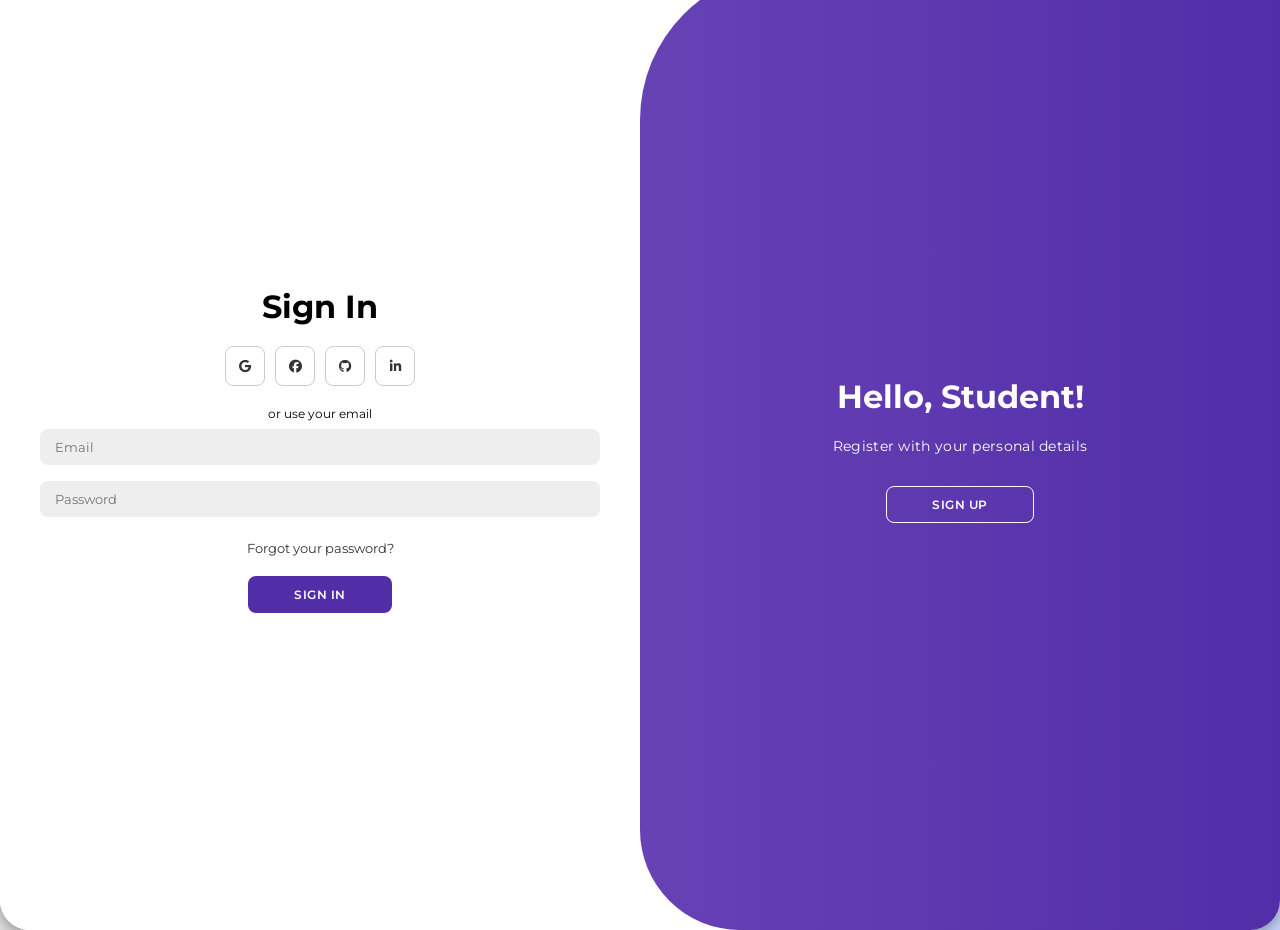
==== register-login-page/index.html @ 85f19add "Completed sign up/sign in page frontend in html/css/js" ====
<!DOCTYPE html>
<html lang="en">

<head>
    <meta charset="UTF-8">
    <meta name="viewport" content="width=device-width, initial-scale=1.0">
    <title>Login/Signup Form</title>
    <link rel="stylesheet" href="https://cdnjs.cloudflare.com/ajax/libs/font-awesome/6.4.2/css/all.min.css">
    <link rel="stylesheet" href="style.css">
</head>

<body>

    <div class="container" id="container">
        <div class="form-container sign-up">
            <form>
                <h1>Create Account</h1>
                    <div class="social-icons">
                        <a href="#" class="icon"><i class="fa-brands fa-google"></i></a>
                        <a href="#" class="icon"><i class="fa-brands fa-facebook"></i></a>
                        <a href="#" class="icon"><i class="fa-brands fa-github"></i></a>
                        <a href="#" class="icon"><i class="fa-brands fa-linkedin-in"></i></a>
                    </div>
                    <span>or use your email for registration</span>
                    <input type="text" placeholder="Name">
                    <input type="email" placeholder="Email">
                    <input type="password" placeholder="Password">
                    <button>Sign Up</button>
            </form>
        </div>
        <div class="form-container sign-in">
            <form>
                <h1>Sign In</h1>
                    <div class="social-icons">
                        <a href="#" class="icon"><i class="fa-brands fa-google"></i></a>
                        <a href="#" class="icon"><i class="fa-brands fa-facebook"></i></a>
                        <a href="#" class="icon"><i class="fa-brands fa-github"></i></a>
                        <a href="#" class="icon"><i class="fa-brands fa-linkedin-in"></i></a>
                    </div>
                    <span>or use your email</span>
                    <input type="email" placeholder="Email">
                    <input type="password" placeholder="Password">
                    <a href="#">Forgot your password?</a>
                    <button>Sign In</button>
            </form>
        </div>
        <div class="toggle-container">
            <div class="toggle">
                <div class="toggle-panel toggle-left">
                    <h1>Welcome Back!</h1>
                    <p>Enter your personal details</p>
                    <button class="hidden" id="login">Sign In</button>
                </div>
                <div class="toggle-panel toggle-right">
                    <h1>Hello, Student!</h1>
                    <p>Register with your personal details</p>
                    <button class="hidden" id="register">Sign Up</button>
                </div>
            </div>
        </div>
    </div>

    <script src="script.js"></script>
</body>

</html>
---- register-login-page/style.css ----
@import url('https://fonts.googleapis.com/css2?family=Montserrat:wght@300;400;500;600;700&display=swap');

*{
    margin: 0;
    padding: 0;
    box-sizing: border-box;
    font-family: 'Montserrat',sans-serif;
}

body{
    background-color: #c9d6ff;
    background: linear-gradient(to right, #e2e2e2, #c9d6ff);
    display: flex;
    align-items: center;
    justify-content: center;
    flex-direction: column;
    height: 100vh;
}

.container{
    background-color: #ffffff;
    border-radius: 30px;
    box-shadow: 0 5px 15px rgba(0,0,0,0.35);
    position: relative;
    overflow: hidden;
    width: 1440px;
    max-width: 100%;
    min-height: 960px;
}

.container p{
    font-size: 14px;
    line-height: 20px;
    letter-spacing: 0.3px;
    margin: 20px 0;
}

.container span{
    font-size: 12px;
}

.container a{
    color: #333333;
    font-size: 13px;
    text-decoration: none;
    margin: 15px 0 10px;
}

.container button{
    background-color: #512da8;
    color: #ffffff;
    font-size: 12px;
    padding: 10px 45px;
    border: 1px solid transparent;
    border-radius: 8px;
    font-weight: 600;
    letter-spacing: 0.5px;
    text-transform: uppercase;
    margin-top: 10px;
    cursor: pointer;
}

.container button.hidden{
    background-color: transparent;
    border-color: #ffffff;
}

.container form{
    background-color: #ffffff;
    display: flex;
    align-items: center;
    justify-content: center;
    flex-direction: column;
    padding: 0 40px;
    height: 100%;
}

.container input{
    background-color: #eeeeee;
    border: none;
    margin: 8px 0;
    padding: 10px 15px;
    font-size: 13px;
    border-radius: 8px;
    width: 100%;
    outline:none;
}

.form-container{
    position: absolute;
    top: 0;
    height: 100%;
    transition: all 0,6s ease-in-out;
}

.sign-in{
    left: 0;
    width:50%;
    z-index: 2;
}

.container.active .sign-in{
    transform: translateX(100%);
}

.sign-up{
    left: 0;
    width: 50%;
    opacity: 0;
    z-index: 1;
}

.container.active .sign-up{
    transform: translateX(100%);
    opacity: 1;
    z-index: 5;
    animation: move 0.6s;
}

@keyframes move{
    0%, 49.99%{
        opacity: 0;
        z-index: 5;
    }
    50%, 100%{
        opacity: 1;
        z-index: 5;
    }
}

.social-icons{
    margin: 20px 0;
}

.social-icons a{
    border: 1px solid #cccccc;
    border-radius: 20%;
    display: inline-flex;
    justify-content: center;
    align-items: center;
    margin: 0 3px;
    width: 40px;
    height: 40px;
}

.toggle-container{
    position: absolute;
    top: 0;
    left: 50%;
    width: 50%;
    height: 100%;
    overflow: hidden;
    transition: all 0.6s ease-in-out;
    border-radius: 150px 0 0 100px;
    z-index: 1000;
}

.container.active .toggle-container{
    transform: translateX(-100%);
    border-radius: 0 150px 100px 0;
}

.toggle{
    background-color: #512da8;
    height: 100%;
    background: linear-gradient(to right, #7E57C2, #512da8);
    color: #ffffff;
    position: relative;
    left: -100%;
    height: 100%;
    width: 200%;
    transform: translateX(0);
    transition: all 0.6s ease-in-out;
}

.container.active .toggle{
    transform: translateX(50%);
}

.toggle-panel{
    position: absolute;
    width: 50%;
    height: 100%;
    display: flex;
    align-items: center;
    justify-content: center;
    flex-direction: column;
    padding: 0 30px;
    text-align: center;
    top: 0;
    transform: translateX(0);
    transition: all 0.6s ease-in-out;
}

.toggle-left{
    transform: translateX(-200%);
}

.toggle-right{
    right: 0;
    transform: translateX(0);
}

.container.active .toggle-left{
    transform: translateX(0);
}

.container.active .toggle-right{
    transform: translateX(200%)
}
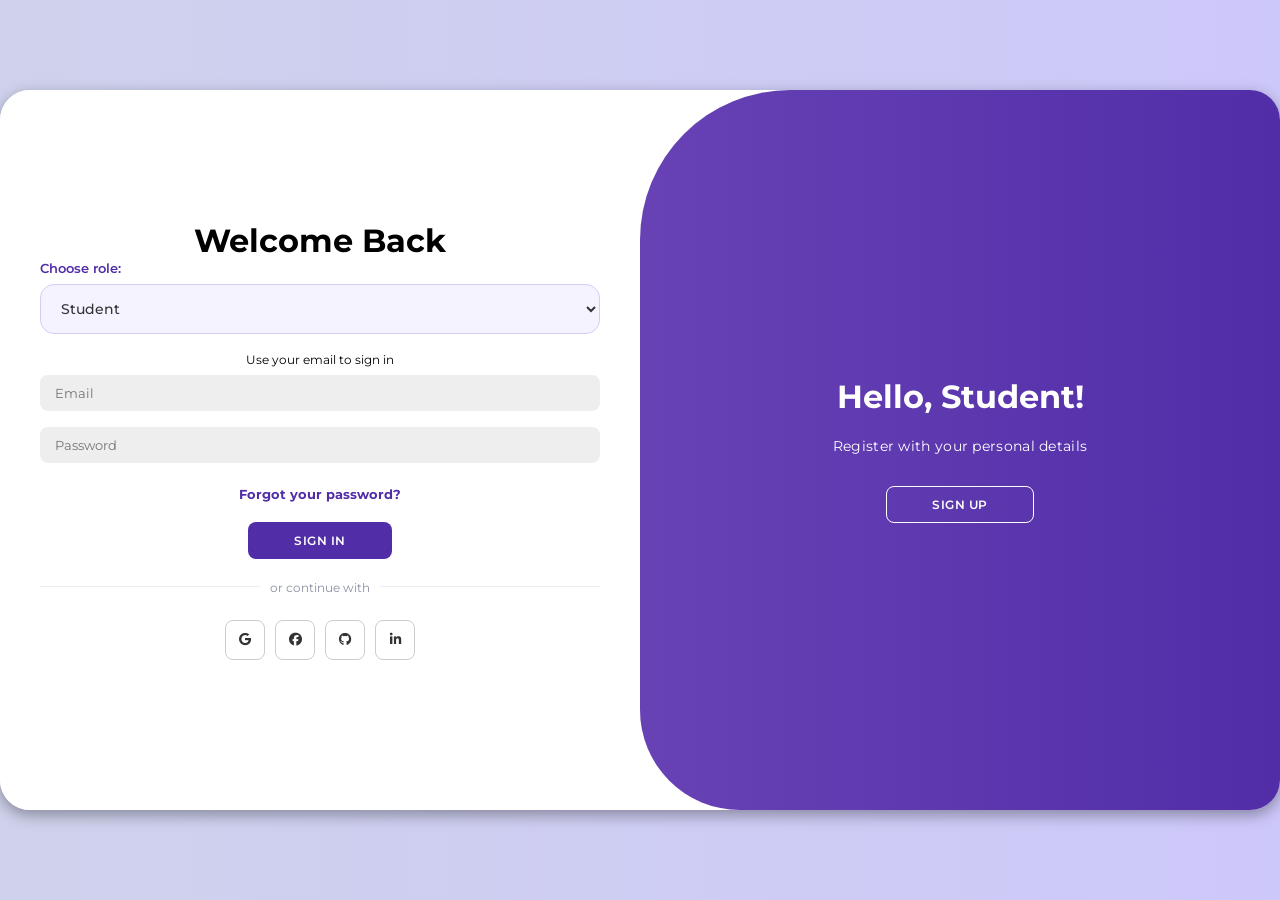
==== commit 9d4ab064: "Added choose role feature and improved UI in general" ====
--- a/register-login-page/index.html
+++ b/register-login-page/index.html
@@ -12,38 +12,64 @@
 <body>
 
     <div class="container" id="container">
+
+        <!--Registracija-->
         <div class="form-container sign-up">
             <form>
                 <h1>Create Account</h1>
+                    <div class="role-select-wrapper">
+                        <label for="role">Choose role:</label>
+                        <select id="role" name="role" class="role-select">
+                            <option value="student">Student</option>
+                            <option value="tutor">Tutor</option>
+                        </select>
+                    </div>
+                    <span>Use your email for registration</span>
+                    <input type="text" placeholder="Full Name">
+                    <input type="email" placeholder="Email">
+                    <input type="password" placeholder="Password">
+                    <button type="submit">Sign up</button>
+                    <div class="divider">
+                        <span>or continue with</span>
+                    </div>
                     <div class="social-icons">
                         <a href="#" class="icon"><i class="fa-brands fa-google"></i></a>
                         <a href="#" class="icon"><i class="fa-brands fa-facebook"></i></a>
                         <a href="#" class="icon"><i class="fa-brands fa-github"></i></a>
                         <a href="#" class="icon"><i class="fa-brands fa-linkedin-in"></i></a>
                     </div>
-                    <span>or use your email for registration</span>
-                    <input type="text" placeholder="Name">
+            </form>
+        </div>
+
+        <!--Prijava-->
+        <div class="form-container sign-in">
+            <form>
+                <h1>Welcome Back</h1>
+                    <div class="role-select-wrapper">
+                        <label for="role">Choose role:</label>
+                        <select id="role" name="role" class="role-select">
+                            <option value="student">Student</option>
+                            <option value="tutor">Tutor</option>
+                        </select>
+                    </div>
+                    <span>Use your email to sign in</span>
                     <input type="email" placeholder="Email">
                     <input type="password" placeholder="Password">
-                    <button>Sign Up</button>
-            </form>
-        </div>
-        <div class="form-container sign-in">
-            <form>
-                <h1>Sign In</h1>
+                    <a href="#" id="forgot-password">Forgot your password?</a>
+                    <button type="submit">Sign In</button>
+                    <div class="divider">
+                        <span>or continue with</span>
+                    </div>
                     <div class="social-icons">
                         <a href="#" class="icon"><i class="fa-brands fa-google"></i></a>
                         <a href="#" class="icon"><i class="fa-brands fa-facebook"></i></a>
                         <a href="#" class="icon"><i class="fa-brands fa-github"></i></a>
                         <a href="#" class="icon"><i class="fa-brands fa-linkedin-in"></i></a>
                     </div>
-                    <span>or use your email</span>
-                    <input type="email" placeholder="Email">
-                    <input type="password" placeholder="Password">
-                    <a href="#">Forgot your password?</a>
-                    <button>Sign In</button>
             </form>
         </div>
+
+        <!--Toggle panel-->
         <div class="toggle-container">
             <div class="toggle">
                 <div class="toggle-panel toggle-left">
--- a/register-login-page/style.css
+++ b/register-login-page/style.css
@@ -9,7 +9,7 @@
 
 body{
     background-color: #c9d6ff;
-    background: linear-gradient(to right, #e2e2e2, #c9d6ff);
+    background: linear-gradient(to right, #cfd2ec 0%, #cdc8fa 100%, #c3bffc 100%);
     display: flex;
     align-items: center;
     justify-content: center;
@@ -23,9 +23,9 @@
     box-shadow: 0 5px 15px rgba(0,0,0,0.35);
     position: relative;
     overflow: hidden;
-    width: 1440px;
+    width: 1280px;
     max-width: 100%;
-    min-height: 960px;
+    min-height: 720px;
 }
 
 .container p{
@@ -60,6 +60,21 @@
     cursor: pointer;
 }
 
+.container button:hover{
+
+    background-color: #7b68ee;
+    transform: scale(1.15);
+    transition:all 0.2s ease;
+    cursor: pointer;
+}
+
+.container button:active{
+
+    background-color: #5a4bd1;
+    transform: scale(0.9);
+    cursor: pointer;
+}
+
 .container button.hidden{
     background-color: transparent;
     border-color: #ffffff;
@@ -90,7 +105,7 @@
     position: absolute;
     top: 0;
     height: 100%;
-    transition: all 0,6s ease-in-out;
+    transition: all 0.6s ease-in-out;
 }
 
 .sign-in{
@@ -128,6 +143,79 @@
     }
 }
 
+.divider {
+    width: 100%;
+    margin-top: 18px;
+    margin-bottom: 4px;
+    position: relative;
+    text-align: center;
+}
+
+.divider span{
+    background: #ffffff;
+    padding: 0 10px;
+    position: relative;
+    z-index: 2;
+    color: #8a8fa3;
+    font-size: 12px;
+}
+
+.divider::before{
+    content: "";
+    position: absolute;
+    left: 0;
+    top: 50%;
+    width: 100%;
+    height: 1px;
+    background: #ececf2;
+    z-index: 1;
+}
+
+.role-select-wrapper{
+    width: 100%;
+    display: flex;
+    flex-direction: column;
+    align-items: flex-start;
+    margin-bottom: 18px;
+}
+
+.role-select-wrapper label{
+    font-size: 13px;
+    font-weight: 600;
+    color: #512da8;
+    margin-bottom: 8px;
+}
+
+.role-select{
+    width: 100%;
+    background: #f5f3ff;
+    border: 1px solid #d6ccf5;
+    border-radius: 14px;
+    padding: 14px 16px;
+    font-size: 14px;
+    font-weight: 500;
+    color: #333333;
+    outline: none;
+    cursor: pointer;
+    transition: all 0.25s ease;
+}
+
+.role-select:focus{
+    border-color: #7E57C2;
+    box-shadow: 0 0 0 #7E57C2;
+    background: #ffffff;
+}
+
+.role-select:hover{
+    border-color: #b39ddb;
+    background: #ffffff;
+}
+
+#forgot-password{
+    color: #512da8;
+    font-weight: bold;
+}
+
 .social-icons{
     margin: 20px 0;
 }
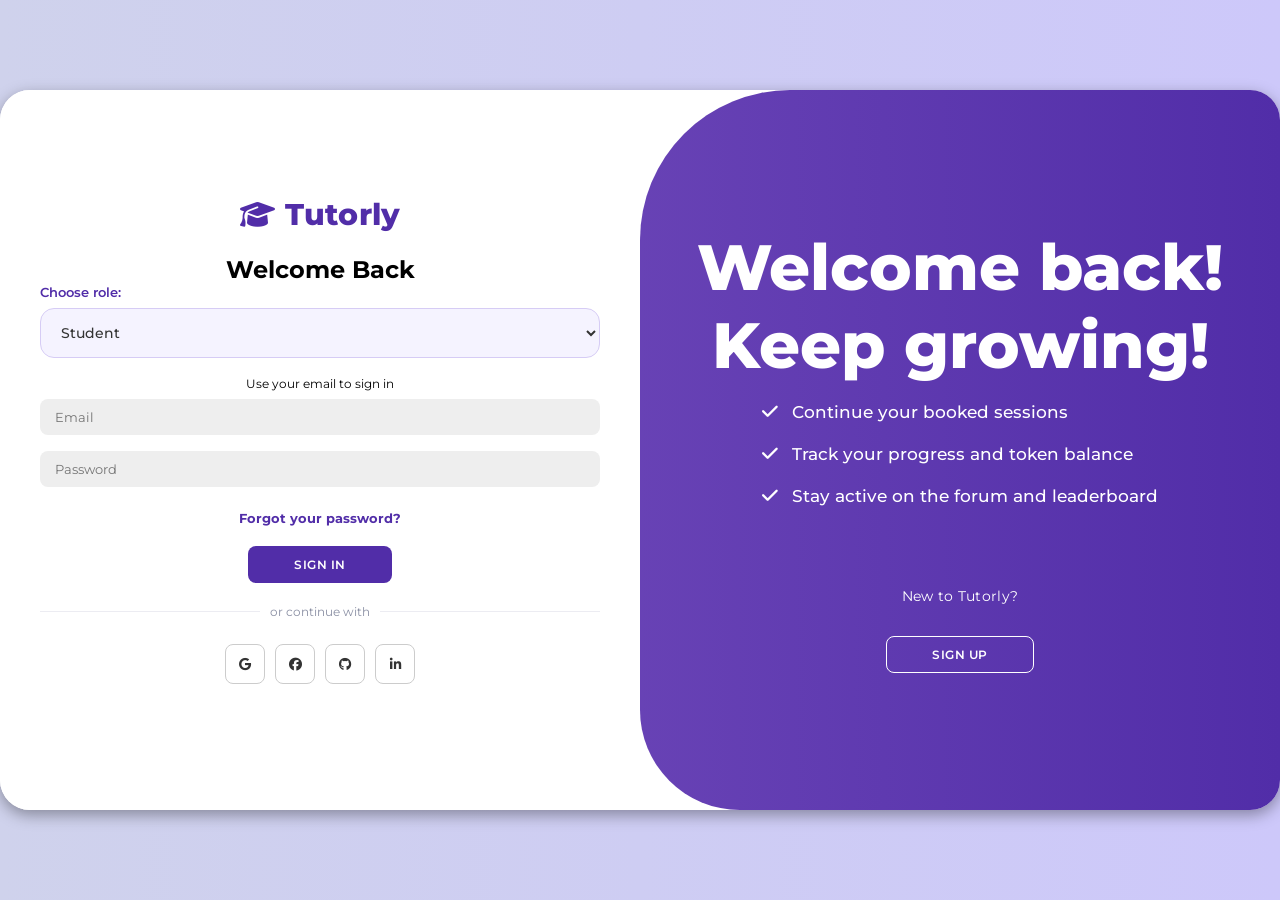
==== commit 65367974: "Polishing details - added general messages, benefits and logo" ====
--- a/register-login-page/index.html
+++ b/register-login-page/index.html
@@ -16,7 +16,11 @@
         <!--Registracija-->
         <div class="form-container sign-up">
             <form>
-                <h1>Create Account</h1>
+                <div class="form-logo">
+                    <i class="fa-solid fa-graduation-cap"></i>
+                    <span>Tutorly</span>
+                </div>
+                <h2>Create Account</h2>
                     <div class="role-select-wrapper">
                         <label for="role">Choose role:</label>
                         <select id="role" name="role" class="role-select">
@@ -44,7 +48,11 @@
         <!--Prijava-->
         <div class="form-container sign-in">
             <form>
-                <h1>Welcome Back</h1>
+                <div class="form-logo">
+                    <i class="fa-solid fa-graduation-cap"></i>
+                    <span>Tutorly</span>
+                </div>
+                    <h2>Welcome Back</h2>
                     <div class="role-select-wrapper">
                         <label for="role">Choose role:</label>
                         <select id="role" name="role" class="role-select">
@@ -73,13 +81,23 @@
         <div class="toggle-container">
             <div class="toggle">
                 <div class="toggle-panel toggle-left">
-                    <h1>Welcome Back!</h1>
-                    <p>Enter your personal details</p>
+                    <h1>Learn better.<br>Teach better.</h1>
+                    <ul class="benefits">
+                        <li><i class="fa-solid fa-check"></i> Book sessions easily with tokens</li>
+                        <li><i class="fa-solid fa-check"></i> Ask and answer questions on the forum</li>
+                        <li><i class="fa-solid fa-check"></i> Climb the tutor leaderboard</li>
+                    </ul>
+                    <p>Already have an account?</p>
                     <button class="hidden" id="login">Sign In</button>
                 </div>
                 <div class="toggle-panel toggle-right">
-                    <h1>Hello, Student!</h1>
-                    <p>Register with your personal details</p>
+                    <h1>Welcome back!<br>Keep growing!</h1>
+                    <ul class="benefits">
+                        <li><i class="fa-solid fa-check"></i> Continue your booked sessions</li>
+                        <li><i class="fa-solid fa-check"></i> Track your progress and token balance</li>
+                        <li><i class="fa-solid fa-check"></i> Stay active on the forum and leaderboard</li>
+                    </ul>
+                    <p>New to Tutorly?</p>
                     <button class="hidden" id="register">Sign Up</button>
                 </div>
             </div>
--- a/register-login-page/style.css
+++ b/register-login-page/style.css
@@ -33,6 +33,13 @@
     line-height: 20px;
     letter-spacing: 0.3px;
     margin: 20px 0;
+}
+
+.container h1 {
+    color: #ffffff;
+    font-size: 64px;
+    font-weight: 800;
+    margin-bottom: 18px;
 }
 
 .container span{
@@ -143,6 +150,9 @@
     }
 }
 
+/**
+Linija za or continue with
+*/
 .divider {
     width: 100%;
     margin-top: 18px;
@@ -171,6 +181,30 @@
     z-index: 1;
 }
 
+/**
+dizajn za beneficije - strikovi
+*/
+.benefits {
+    list-style: none;
+    margin-bottom: 38px;
+}
+
+.benefits li {
+    display: flex;
+    align-items: center;
+    gap: 14px;
+    font-size: 17px;
+    margin-bottom: 22px;
+    font-weight: 500;
+}
+
+.benefits i {
+    font-size: 18px;
+}
+
+/**
+za role select
+*/
 .role-select-wrapper{
     width: 100%;
     display: flex;
@@ -231,6 +265,29 @@
     height: 40px;
 }
 
+/**
+logo
+*/
+.form-logo{
+    display: flex;
+    align-items: center;
+    justify-content: center;
+    gap: 10px;
+    margin-bottom: 22px;
+}
+
+.form-logo i{
+    font-size: 28px;
+    color: #512da8;
+}
+
+.form-logo span{
+    font-size: 30px;
+    font-weight: 800;
+    color: #512da8;
+    letter-spacing: 0.2px;
+}
+
 .toggle-container{
     position: absolute;
     top: 0;
